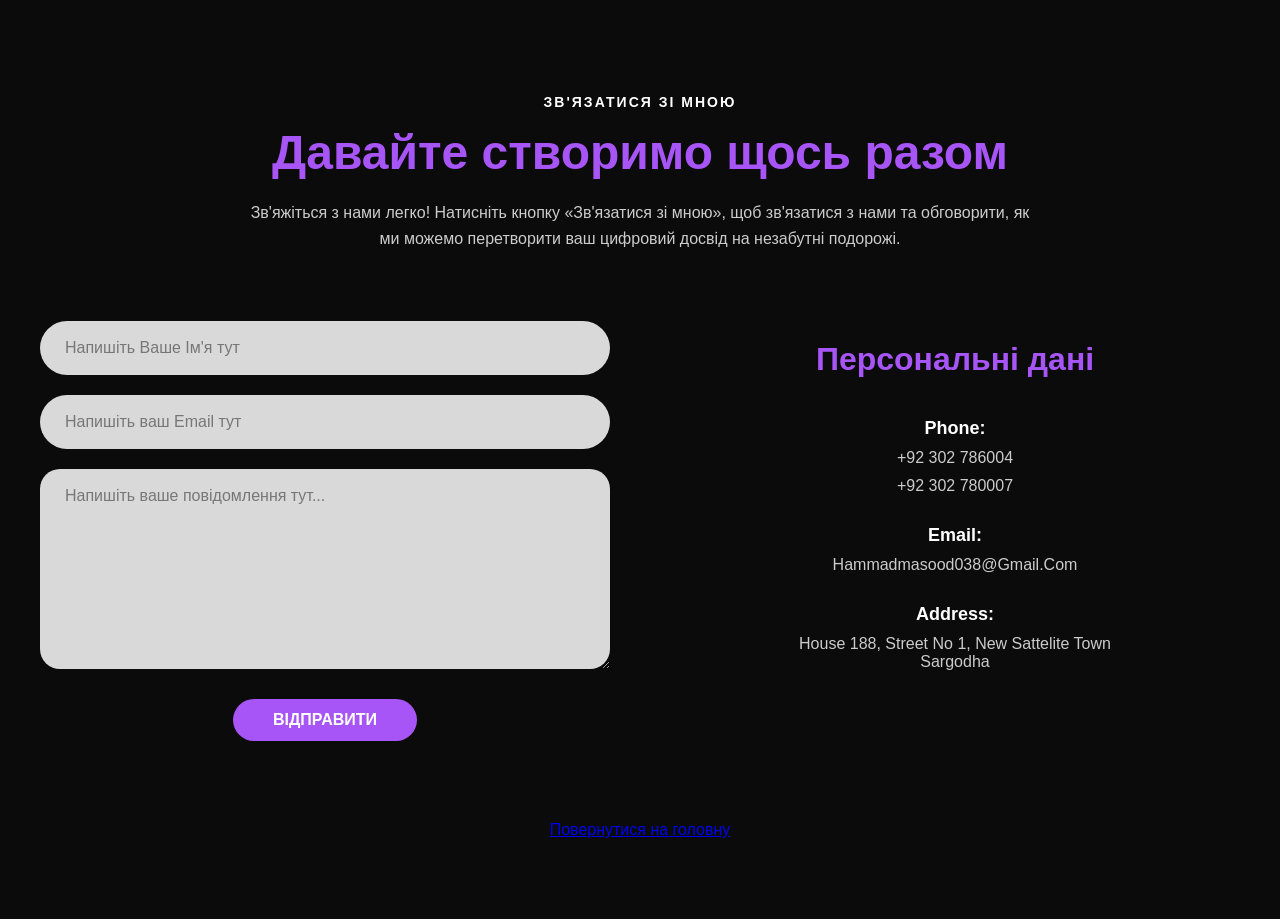
==== contacts.html @ abc309d9 "Add files via upload" ====
<!DOCTYPE html>
<html lang="uk">
<head>
    <meta charset="UTF-8">
    <meta name="viewport" content="width=device-width, initial-scale=1.0">
    <title>Контакти - Анатолій</title>
    <link rel="stylesheet" href="css/style.css">
    
    <style>
        /* Базові стилі для темного фону */
        body {
            background-color: #0b0b0b; 
            color: #ffffff;
            margin: 0;
            font-family: 'Poppins', sans-serif;
        }

        /* Головний контейнер */
        .contact-page__container {
            max-width: 1200px;
            margin: 0 auto;
            padding: 80px 20px;
        }

        /* ЗАГОЛОВКИ */
        .contact-header {
            text-align: center;
            margin-bottom: 70px;
        }

        .contact-subtitle {
            text-transform: uppercase;
            font-size: 14px;
            letter-spacing: 2px;
            font-weight: 600;
            margin-bottom: 15px;
        }

        .contact-title {
            font-size: 48px;
            font-weight: 700;
            color: #a855f7; /* Фіолетовий колір з макету */
            margin: 0 0 20px 0;
        }

        .contact-desc {
            font-size: 16px;
            line-height: 1.6;
            color: #cccccc;
            max-width: 800px;
            margin: 0 auto;
        }

        /* СІТКА КОНТАКТІВ (Ліва і Права колонки) */
        .contact-content {
            display: grid;
            grid-template-columns: 1fr 1fr;
            gap: 60px;
            align-items: start;
        }

        /* ============================ */
        /* ЛІВА ЧАСТИНА: ФОРМА          */
        /* ============================ */
        .contact-form {
            display: flex;
            flex-direction: column;
            gap: 20px;
        }

        .form-input, .form-textarea {
            width: 100%;
            background-color: #d9d9d9; /* Світло-сірий фон полів */
            border: none;
            color: #333333;
            font-family: 'Poppins', sans-serif;
            font-size: 16px;
            padding: 18px 25px;
            box-sizing: border-box;
            outline: none;
        }

        .form-input {
            border-radius: 40px; /* Округлі поля вводу */
        }

        .form-textarea {
            border-radius: 20px;
            min-height: 200px;
            resize: vertical;
        }

        .form-input::placeholder, .form-textarea::placeholder {
            color: #777777;
        }

        .btn-submit-wrap {
            text-align: center;
            margin-top: 10px;
        }

        .btn-submit {
            background-color: #a855f7;
            color: #ffffff;
            border: none;
            padding: 12px 40px;
            font-size: 16px;
            font-weight: 600;
            border-radius: 30px;
            cursor: pointer;
            text-transform: uppercase;
            transition: background-color 0.3s ease;
        }

        .btn-submit:hover {
            background-color: #9333ea;
        }

        /* ============================ */
        /* ПРАВА ЧАСТИНА: ДЕТАЛІ        */
        /* ============================ */
        .contact-details {
            text-align: center;
            padding-top: 20px;
        }

        .details-title {
            font-size: 32px;
            color: #a855f7;
            font-weight: 600;
            margin-bottom: 40px;
            margin-top: 0;
        }

        .detail-item {
            margin-bottom: 30px;
            display: flex;
            flex-direction: column;
            gap: 10px;
        }

        .detail-item strong {
            font-size: 18px;
        }

        .detail-item span {
            font-size: 16px;
            color: #cccccc;
        }

        /* Адаптивність для телефонів */
        @media (max-width: 900px) {
            .contact-content {
                grid-template-columns: 1fr; /* Одна колонка на телефоні */
                gap: 50px;
            }
            .contact-title {
                font-size: 36px;
            }
        }
    </style>
</head>
<body>

    <main class="contact-page">
        <div class="contact-page__container">
            
            <div class="contact-header">
                <p class="contact-subtitle">Зв'язатися зі мною</p>
                <h1 class="contact-title">Давайте створимо щось разом</h1>
                <p class="contact-desc">Зв'яжіться з нами легко! Натисніть кнопку «Зв'язатися зі мною», щоб зв'язатися з нами та обговорити, як ми можемо перетворити ваш цифровий досвід на незабутні подорожі.</p>
            </div>
            
            <div class="contact-content">
                
                <form class="contact-form" action="#" method="Відправити">
                    <input type="text" class="form-input" placeholder="Напишіть Ваше Ім'я тут" required>
                    <input type="email" class="form-input" placeholder="Напишіть ваш Email тут" required>
                    <textarea class="form-textarea" placeholder="Напишіть ваше повідомлення тут..." required></textarea>
                    
                    <div class="btn-submit-wrap">
                        <button type="submit" class="btn-submit">Відправити</button>
                    </div>
                </form>

                <div class="contact-details">
                    <h2 class="details-title">Персональні дані</h2>
                    
                    <div class="detail-item">
                        <strong>Phone:</strong>
                        <span>+92 302 786004</span>
                        <span>+92 302 780007</span>
                    </div>

                    <div class="detail-item">
                        <strong>Email:</strong>
                        <span>Hammadmasood038@Gmail.Com</span>
                    </div>

                    <div class="detail-item">
                        <strong>Address:</strong>
                        <span>House 188, Street No 1, New Sattelite Town<br>Sargodha</span>
                    </div>
                </div>

            </div>

            <div style="text-align: center; width: 100%; margin-top: 80px;">
                <a href="#" onclick="window.close(); return false;" class="btn">Повернутися на головну</a>
            </div>
            
        </div>
    </main>

</body>
</html>
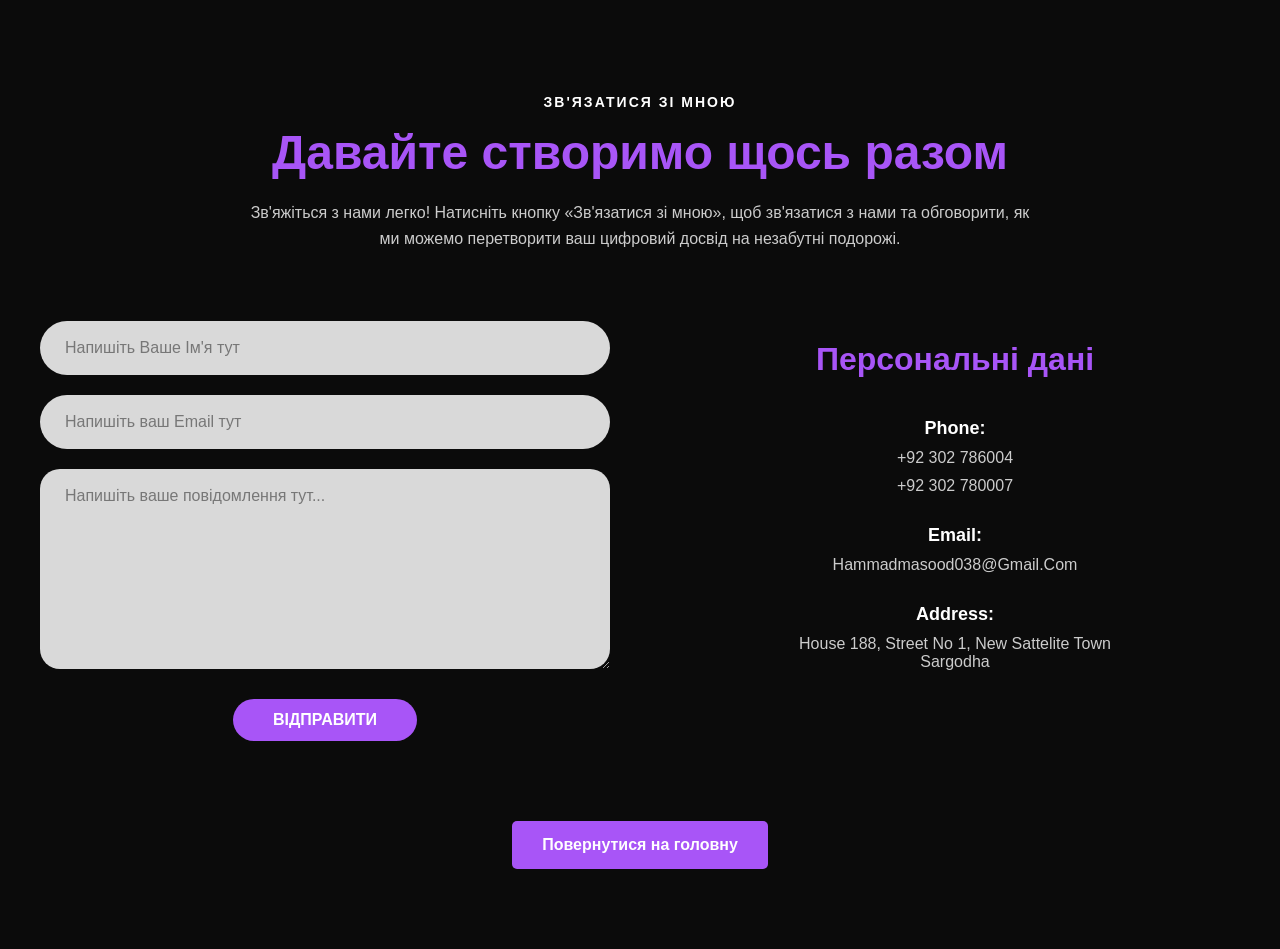
==== commit aefc4845: "Update contacts.html" ====
--- a/contacts.html
+++ b/contacts.html
@@ -4,7 +4,7 @@
     <meta charset="UTF-8">
     <meta name="viewport" content="width=device-width, initial-scale=1.0">
     <title>Контакти - Анатолій</title>
-    <link rel="stylesheet" href="css/style.css">
+    <link rel="stylesheet" href="./style.css">
     
     <style>
         /* Базові стилі для темного фону */
@@ -213,4 +213,4 @@
     </main>
 
 </body>
-</html>+</html>
--- a/style.css
+++ b/style.css
@@ -0,0 +1,101 @@
+/* 1. Базове скидання відступів (щоб сайт прилягав до країв екрана) */
+* 
+    body {
+    background-color: #121212; /* Темний фон для всього сайту */
+    color: #ffffff; /* Загальний колір тексту - білий */
+    font-family: sans-serif;
+}
+/* --- СЕКЦІЯ HERO --- */
+.hero {
+    padding: 80px 0; /* Відступи зверху і знизу, щоб дихало */
+}
+
+.hero__content {
+    max-width: 500px; /* Обмежуємо ширину тексту, щоб він не був на весь екран */
+}
+
+.hero__subtitle {
+    font-size: 20px;
+    margin-bottom: 10px;
+}
+
+.hero__title {
+    font-size: 64px;
+    font-weight: bold;
+    margin-bottom: 10px;
+}
+
+.hero__profession {
+    font-size: 32px;
+    color: #a855f7; /* Фіолетовий акцентний колір (як у Figma) */
+    margin-bottom: 20px;
+}
+
+.hero__description {
+    font-size: 16px;
+    color: #aaaaaa; /* Робимо опис трохи тьмянішим (сірим) */
+    margin-bottom: 40px;
+    line-height: 1.5;
+}
+
+/* --- СТИЛІ КНОПКИ --- */
+.btn {
+    display: inline-block;
+    background-color: #a855f7; /* Фіолетовий фон */
+    color: #ffffff;
+    text-decoration: none;
+    padding: 15px 30px;
+    border-radius: 5px; /* Закруглені кути */
+    font-weight: bold;
+    transition: background-color 1.0s ease; /* Плавна зміна кольору при наведенні */
+}
+
+.btn:hover {
+    background-color: #a684c5; /* Темніший фіолетовий при наведенні мишки */
+}
+
+/* --- ЗАГЛУШКА ДЛЯ ФОТО --- */
+/* --- НОВІ СТИЛІ ДЛЯ РЕАЛЬНОГО ФОТО --- */
+.hero__photo {
+    width: 380px; /* Задаємо фіксовану ширину */
+    height: 380px; /* Задаємо таку ж фіксовану висоту (робимо квадрат) */
+    border-radius: 50%; /* Це магічний рядок, який робить квадрат кругом */
+    object-fit: cover; /* Це ДУЖЕ важливо: фотографія автоматично обріжеться, щоб заповнити круг, не розтягуючись і не сплющуючись */
+    border: 8px solid #a855f7; /* Додаємо фіолетову рамку, як у макеті (за бажанням) */
+    box-shadow: 0 10px 20px rgba(0,0,0,0.5); /* Додаємо легку тінь для ефекту об'єму */
+}
+
+/* 2. Стилі для шапки сайту */
+.header {
+    background-color: #2c2929; /* Робимо темний фон (перевір точний колір у Figma) */
+    padding: 20px 0; /* Відступи зверху і знизу */
+}
+
+/* 3. Контейнер, щоб контент не розтягувався на весь екран */
+.container {
+    max-width: 1200px;
+    margin: 0 auto; /* Центруємо контейнер */
+    display: flex; /* Робимо елементи гнучкими */
+    justify-content: space-between; /* Розкидаємо логотип і меню по краях */
+    align-items: center; /* Вирівнюємо по вертикалі */
+    padding: 0 20px;
+}
+
+/* 4. Стилі для списку меню */
+.nav__list {
+    display: flex; /* Вибудовуємо пункти меню в один горизонтальний рядок */
+    list-style: none; /* Прибираємо чорні крапки */
+    gap: 30px; /* Робимо відстань між пунктами меню */
+}
+
+/* 5. Стилі для самих посилань (тексту) */
+.nav__link, .logo {
+    text-decoration: none; /* Прибираємо стандартне синє підкреслення */
+    color: #ffffff; /* Робимо текст білим */
+    font-family: sans-serif; /* Ставимо рівний шрифт без засічок */
+}
+
+.logo {
+    font-size: 24px;
+    font-weight: bold;
+}
